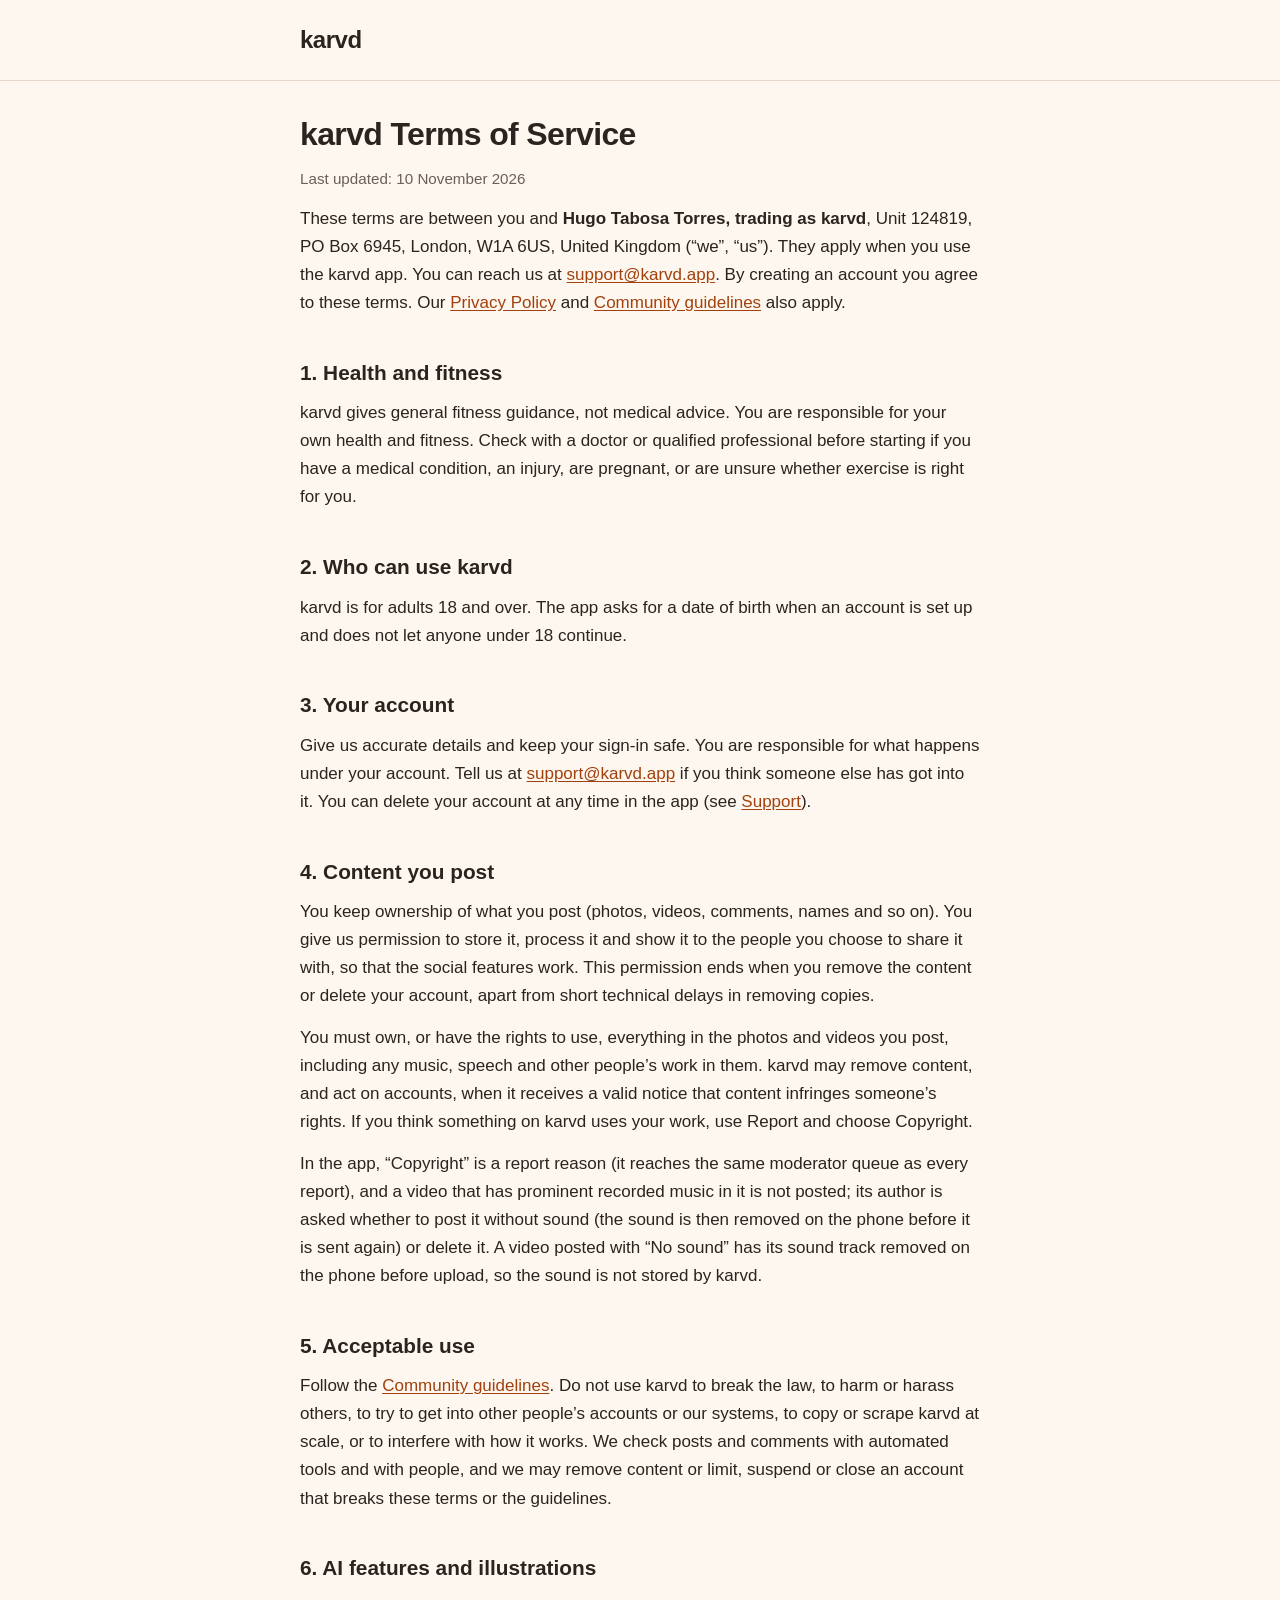
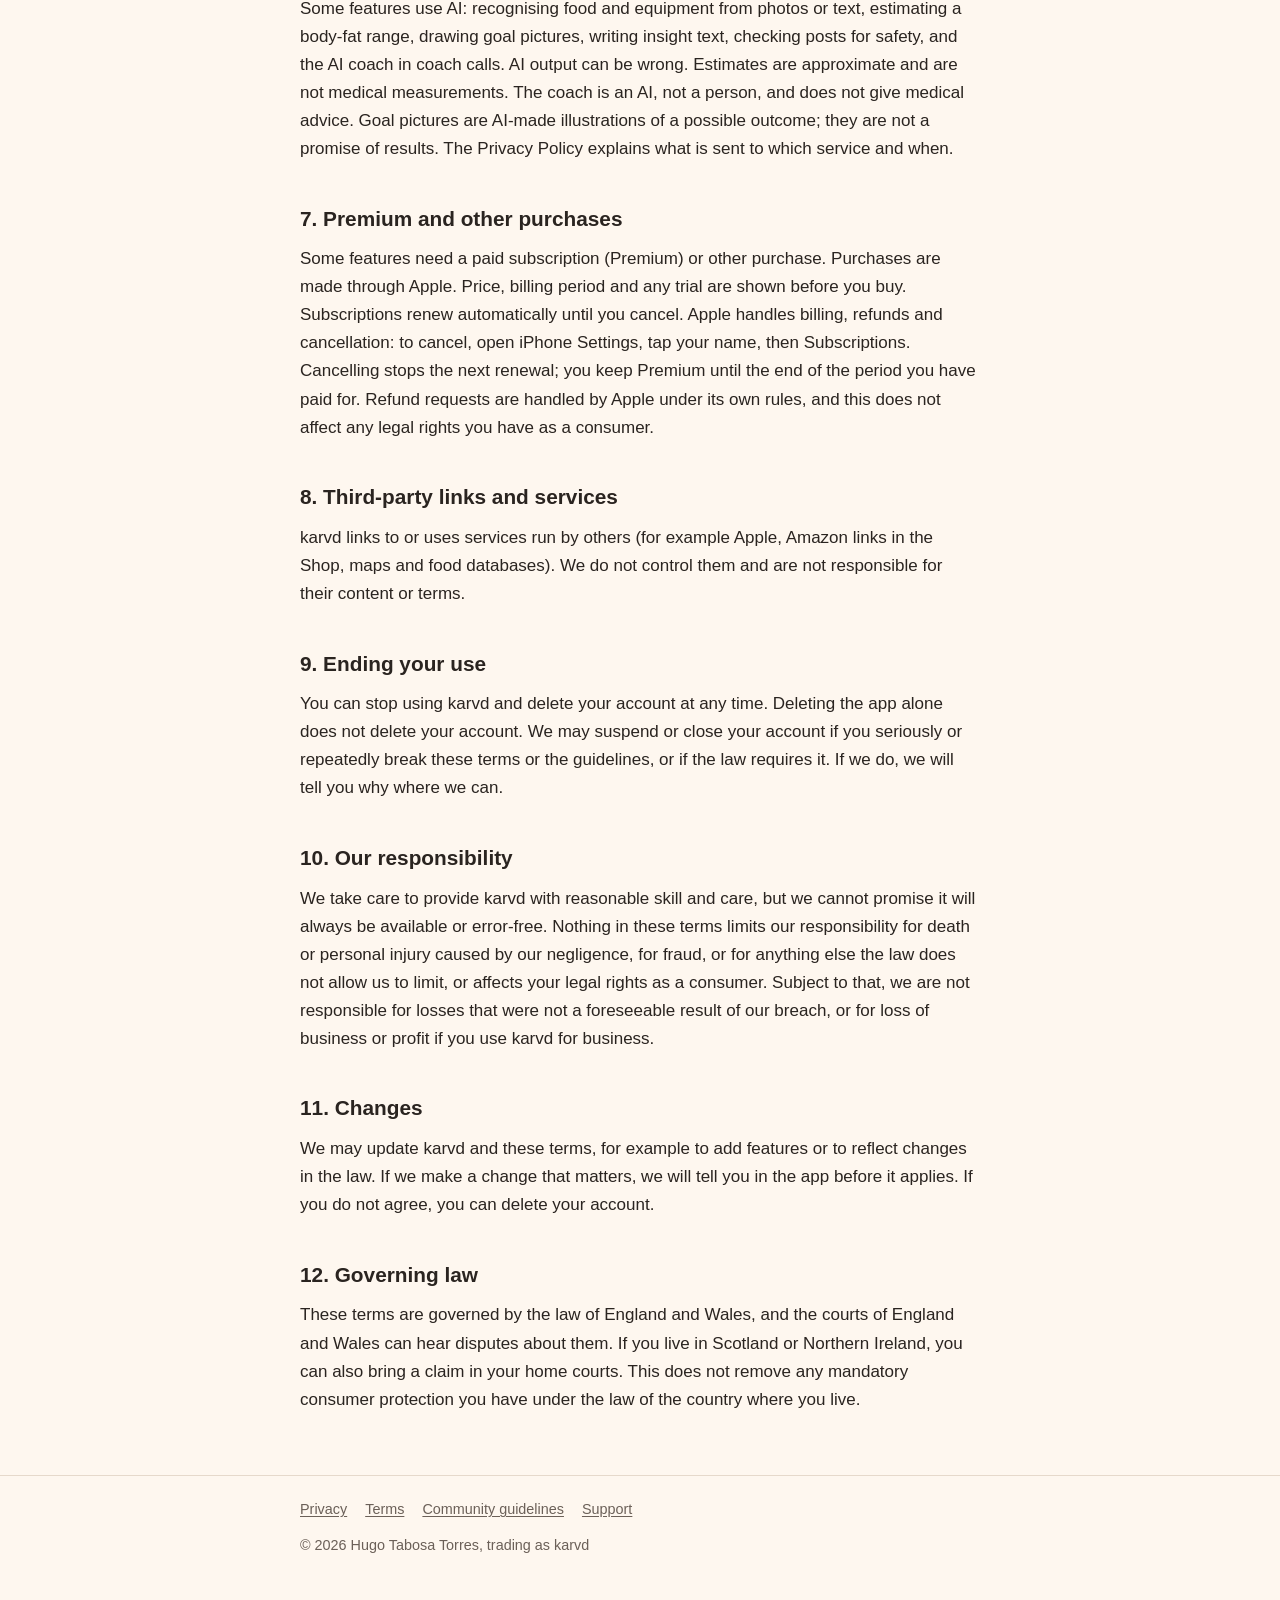
==== terms/index.html @ 3a89a361 "karvd.app website" ====
<!doctype html>
<html lang="en-GB">
<head>
<meta charset="utf-8">
<meta name="viewport" content="width=device-width, initial-scale=1">
<title>Terms of Service - karvd</title>
<meta name="description" content="The terms for using the karvd app.">
<link rel="icon" type="image/png" href="../assets/icon.png">
<link rel="apple-touch-icon" href="../assets/icon.png">
<link rel="stylesheet" href="../assets/style.css">
</head>
<body>
<header class="site"><div class="wrap"><a class="wordmark" href="../index.html">karvd</a></div></header>
<main><div class="wrap">

<h1>karvd Terms of Service</h1>
<p class="meta">Last updated: 10 November 2026</p>

<p>These terms are between you and <strong>Hugo Tabosa Torres, trading as karvd</strong>, Unit 124819, PO Box 6945, London, W1A 6US, United Kingdom (&ldquo;we&rdquo;, &ldquo;us&rdquo;). They apply when you use the karvd app. You can reach us at <a href="mailto:support@karvd.app">support@karvd.app</a>. By creating an account you agree to these terms. Our <a href="../privacy/index.html">Privacy Policy</a> and <a href="../community-guidelines/index.html">Community guidelines</a> also apply.</p>

<h2>1. Health and fitness</h2>
<p>karvd gives general fitness guidance, not medical advice. You are responsible for your own health and fitness. Check with a doctor or qualified professional before starting if you have a medical condition, an injury, are pregnant, or are unsure whether exercise is right for you.</p>

<h2>2. Who can use karvd</h2>
<p>karvd is for adults 18 and over. The app asks for a date of birth when an account is set up and does not let anyone under 18 continue.</p>

<h2>3. Your account</h2>
<p>Give us accurate details and keep your sign-in safe. You are responsible for what happens under your account. Tell us at <a href="mailto:support@karvd.app">support@karvd.app</a> if you think someone else has got into it. You can delete your account at any time in the app (see <a href="../support/index.html">Support</a>).</p>

<h2>4. Content you post</h2>
<p>You keep ownership of what you post (photos, videos, comments, names and so on). You give us permission to store it, process it and show it to the people you choose to share it with, so that the social features work. This permission ends when you remove the content or delete your account, apart from short technical delays in removing copies.</p>
<p>You must own, or have the rights to use, everything in the photos and videos you post, including any music, speech and other people&rsquo;s work in them. karvd may remove content, and act on accounts, when it receives a valid notice that content infringes someone&rsquo;s rights. If you think something on karvd uses your work, use Report and choose Copyright.</p>
<p>In the app, &ldquo;Copyright&rdquo; is a report reason (it reaches the same moderator queue as every report), and a video that has prominent recorded music in it is not posted; its author is asked whether to post it without sound (the sound is then removed on the phone before it is sent again) or delete it. A video posted with &ldquo;No sound&rdquo; has its sound track removed on the phone before upload, so the sound is not stored by karvd.</p>

<h2>5. Acceptable use</h2>
<p>Follow the <a href="../community-guidelines/index.html">Community guidelines</a>. Do not use karvd to break the law, to harm or harass others, to try to get into other people&rsquo;s accounts or our systems, to copy or scrape karvd at scale, or to interfere with how it works. We check posts and comments with automated tools and with people, and we may remove content or limit, suspend or close an account that breaks these terms or the guidelines.</p>

<h2>6. AI features and illustrations</h2>
<p>Some features use AI: recognising food and equipment from photos or text, estimating a body-fat range, drawing goal pictures, writing insight text, checking posts for safety, and the AI coach in coach calls. AI output can be wrong. Estimates are approximate and are not medical measurements. The coach is an AI, not a person, and does not give medical advice. Goal pictures are AI-made illustrations of a possible outcome; they are not a promise of results. The Privacy Policy explains what is sent to which service and when.</p>

<h2>7. Premium and other purchases</h2>
<p>Some features need a paid subscription (Premium) or other purchase. Purchases are made through Apple. Price, billing period and any trial are shown before you buy. Subscriptions renew automatically until you cancel. Apple handles billing, refunds and cancellation: to cancel, open iPhone Settings, tap your name, then Subscriptions. Cancelling stops the next renewal; you keep Premium until the end of the period you have paid for. Refund requests are handled by Apple under its own rules, and this does not affect any legal rights you have as a consumer.</p>

<h2>8. Third-party links and services</h2>
<p>karvd links to or uses services run by others (for example Apple, Amazon links in the Shop, maps and food databases). We do not control them and are not responsible for their content or terms.</p>

<h2>9. Ending your use</h2>
<p>You can stop using karvd and delete your account at any time. Deleting the app alone does not delete your account. We may suspend or close your account if you seriously or repeatedly break these terms or the guidelines, or if the law requires it. If we do, we will tell you why where we can.</p>

<h2>10. Our responsibility</h2>
<p>We take care to provide karvd with reasonable skill and care, but we cannot promise it will always be available or error-free. Nothing in these terms limits our responsibility for death or personal injury caused by our negligence, for fraud, or for anything else the law does not allow us to limit, or affects your legal rights as a consumer. Subject to that, we are not responsible for losses that were not a foreseeable result of our breach, or for loss of business or profit if you use karvd for business.</p>

<h2>11. Changes</h2>
<p>We may update karvd and these terms, for example to add features or to reflect changes in the law. If we make a change that matters, we will tell you in the app before it applies. If you do not agree, you can delete your account.</p>

<h2>12. Governing law</h2>
<p>These terms are governed by the law of England and Wales, and the courts of England and Wales can hear disputes about them. If you live in Scotland or Northern Ireland, you can also bring a claim in your home courts. This does not remove any mandatory consumer protection you have under the law of the country where you live.</p>

</div></main>
<footer class="site"><div class="wrap">
<nav aria-label="Footer">
<a href="../privacy/index.html">Privacy</a>
<a href="../terms/index.html">Terms</a>
<a href="../community-guidelines/index.html">Community guidelines</a>
<a href="../support/index.html">Support</a>
</nav>
<p>&copy; 2026 Hugo Tabosa Torres, trading as karvd</p>
</div></footer>
</body>
</html>
---- assets/style.css ----
:root{
  --bg:#FEF7EF; --text:#2a2420; --muted:#6b6058; --line:#e6d9cb; --card:#fffdf9; --link:#a2410d; --accent:#a2410d;
}
@media (prefers-color-scheme: dark){
  :root{ --bg:#1b1713; --text:#f1e8dd; --muted:#b3a597; --line:#3a322a; --card:#241f1a; --link:#f0a46b; --accent:#f0a46b; }
}
*{box-sizing:border-box}
html{-webkit-text-size-adjust:100%}
body{margin:0;background:var(--bg);color:var(--text);font:17px/1.65 -apple-system,BlinkMacSystemFont,"Segoe UI",Roboto,Helvetica,Arial,sans-serif}
.wrap{max-width:720px;margin:0 auto;padding:0 20px}
header.site{padding:20px 0;border-bottom:1px solid var(--line)}
.wordmark{font-size:1.5rem;font-weight:700;letter-spacing:-.02em;color:var(--text);text-decoration:none}
main{padding:28px 0 48px}
h1{font-size:2rem;line-height:1.2;margin:.2em 0 .4em;letter-spacing:-.02em}
h2{font-size:1.3rem;line-height:1.3;margin:2em 0 .5em}
h3{font-size:1.08rem;margin:1.5em 0 .4em}
p,ul,ol{margin:.8em 0}
li{margin:.3em 0}
a{color:var(--link);text-underline-offset:2px}
.meta{color:var(--muted);font-size:.95rem}
.table-wrap{overflow-x:auto;-webkit-overflow-scrolling:touch;margin:1em 0;border:1px solid var(--line);border-radius:10px;background:var(--card)}
table{border-collapse:collapse;width:100%;min-width:560px;font-size:.93rem;line-height:1.5}
th,td{text-align:left;vertical-align:top;padding:10px 12px;border-bottom:1px solid var(--line)}
th{font-weight:600;background:rgba(162,65,13,.07)}
tr:last-child td{border-bottom:0}
.hero{text-align:center;padding:40px 0 16px}
.hero img{width:96px;height:96px;border-radius:22px;box-shadow:0 2px 10px rgba(0,0,0,.15)}
.hero .wordmark{display:block;font-size:2.6rem;margin:16px 0 8px}
.lead{font-size:1.15rem;color:var(--muted);max-width:30em;margin:0 auto 1.2em}
.soon{display:inline-block;padding:8px 16px;border:1px solid var(--line);border-radius:999px;background:var(--card);font-weight:600}
.links{list-style:none;padding:0;display:flex;flex-wrap:wrap;gap:8px 18px;justify-content:center}
.btn{display:inline-block;background:var(--accent);color:var(--bg);padding:12px 22px;border-radius:12px;font-weight:700;text-decoration:none}
.center{text-align:center}
footer.site{border-top:1px solid var(--line);padding:22px 0 36px;color:var(--muted);font-size:.9rem}
footer.site nav a{margin-right:14px;display:inline-block}
footer.site a{color:var(--muted)}
[hidden]{display:none!important}
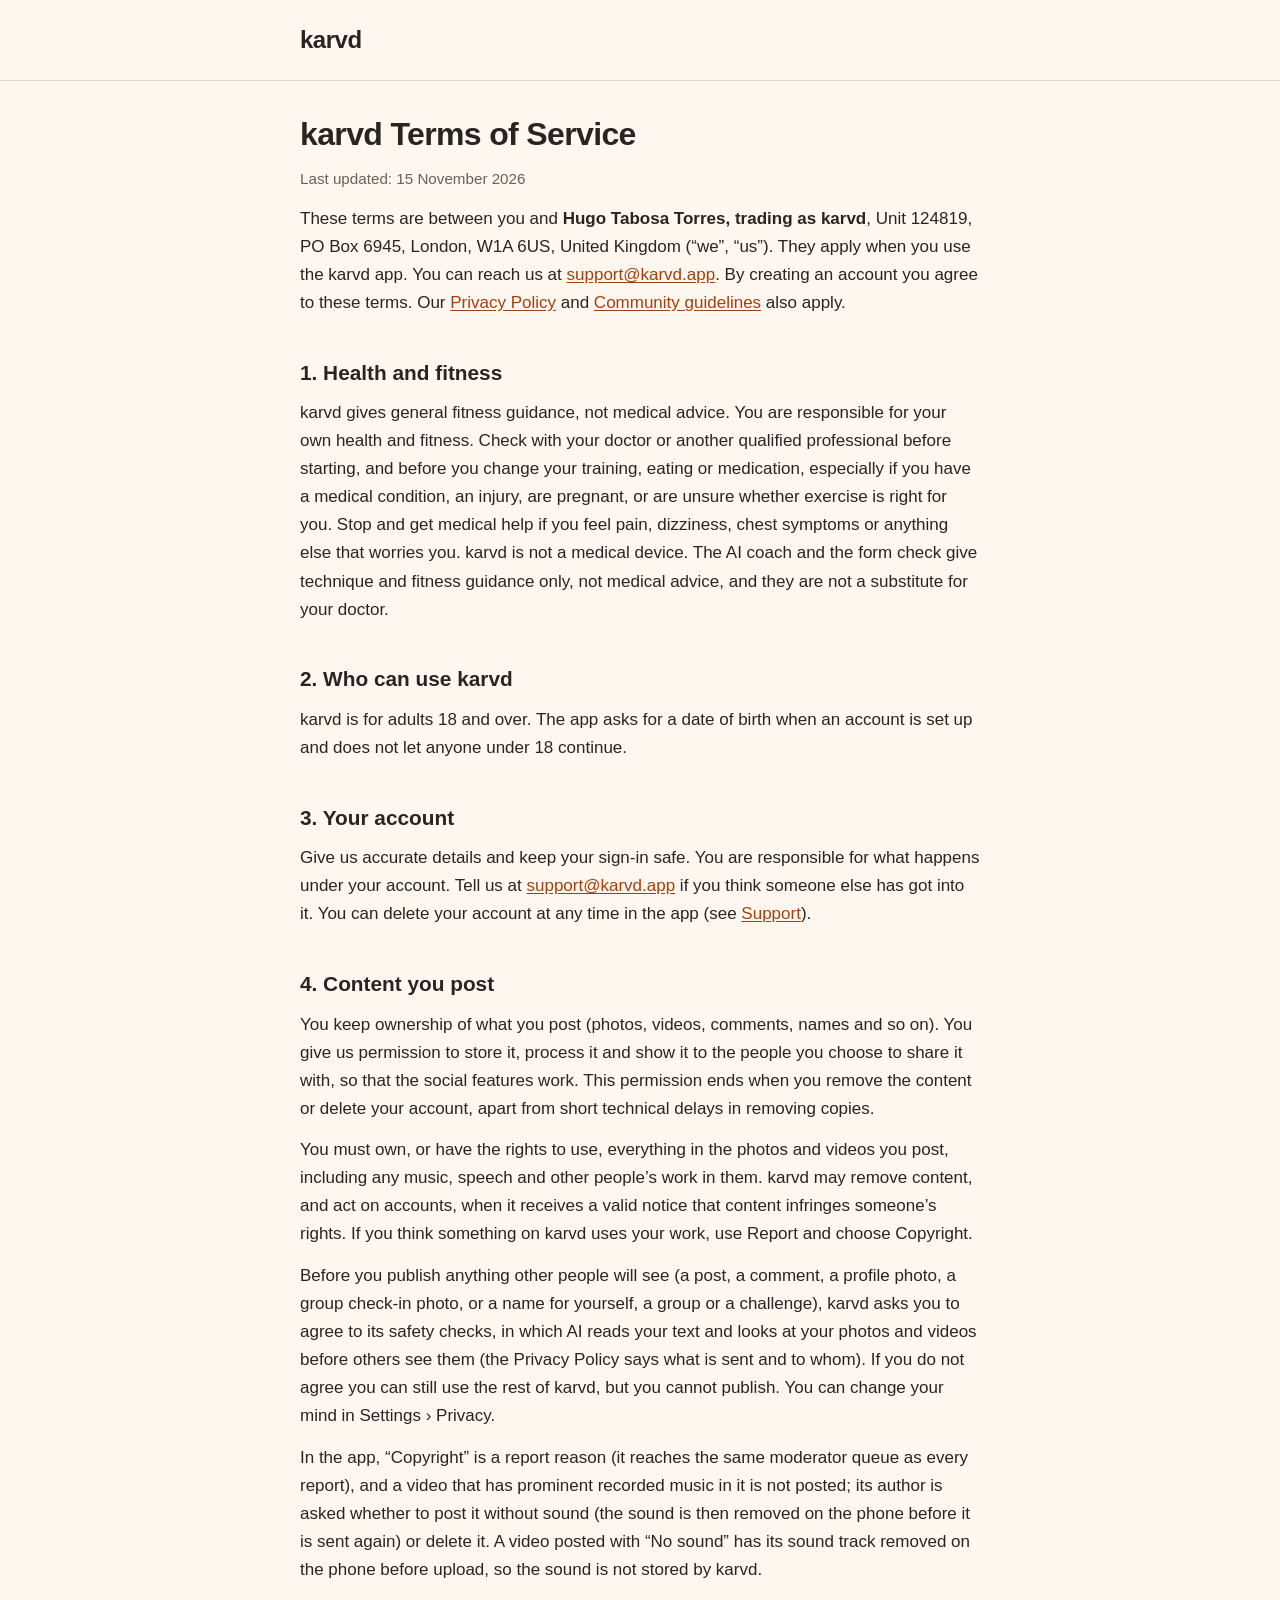
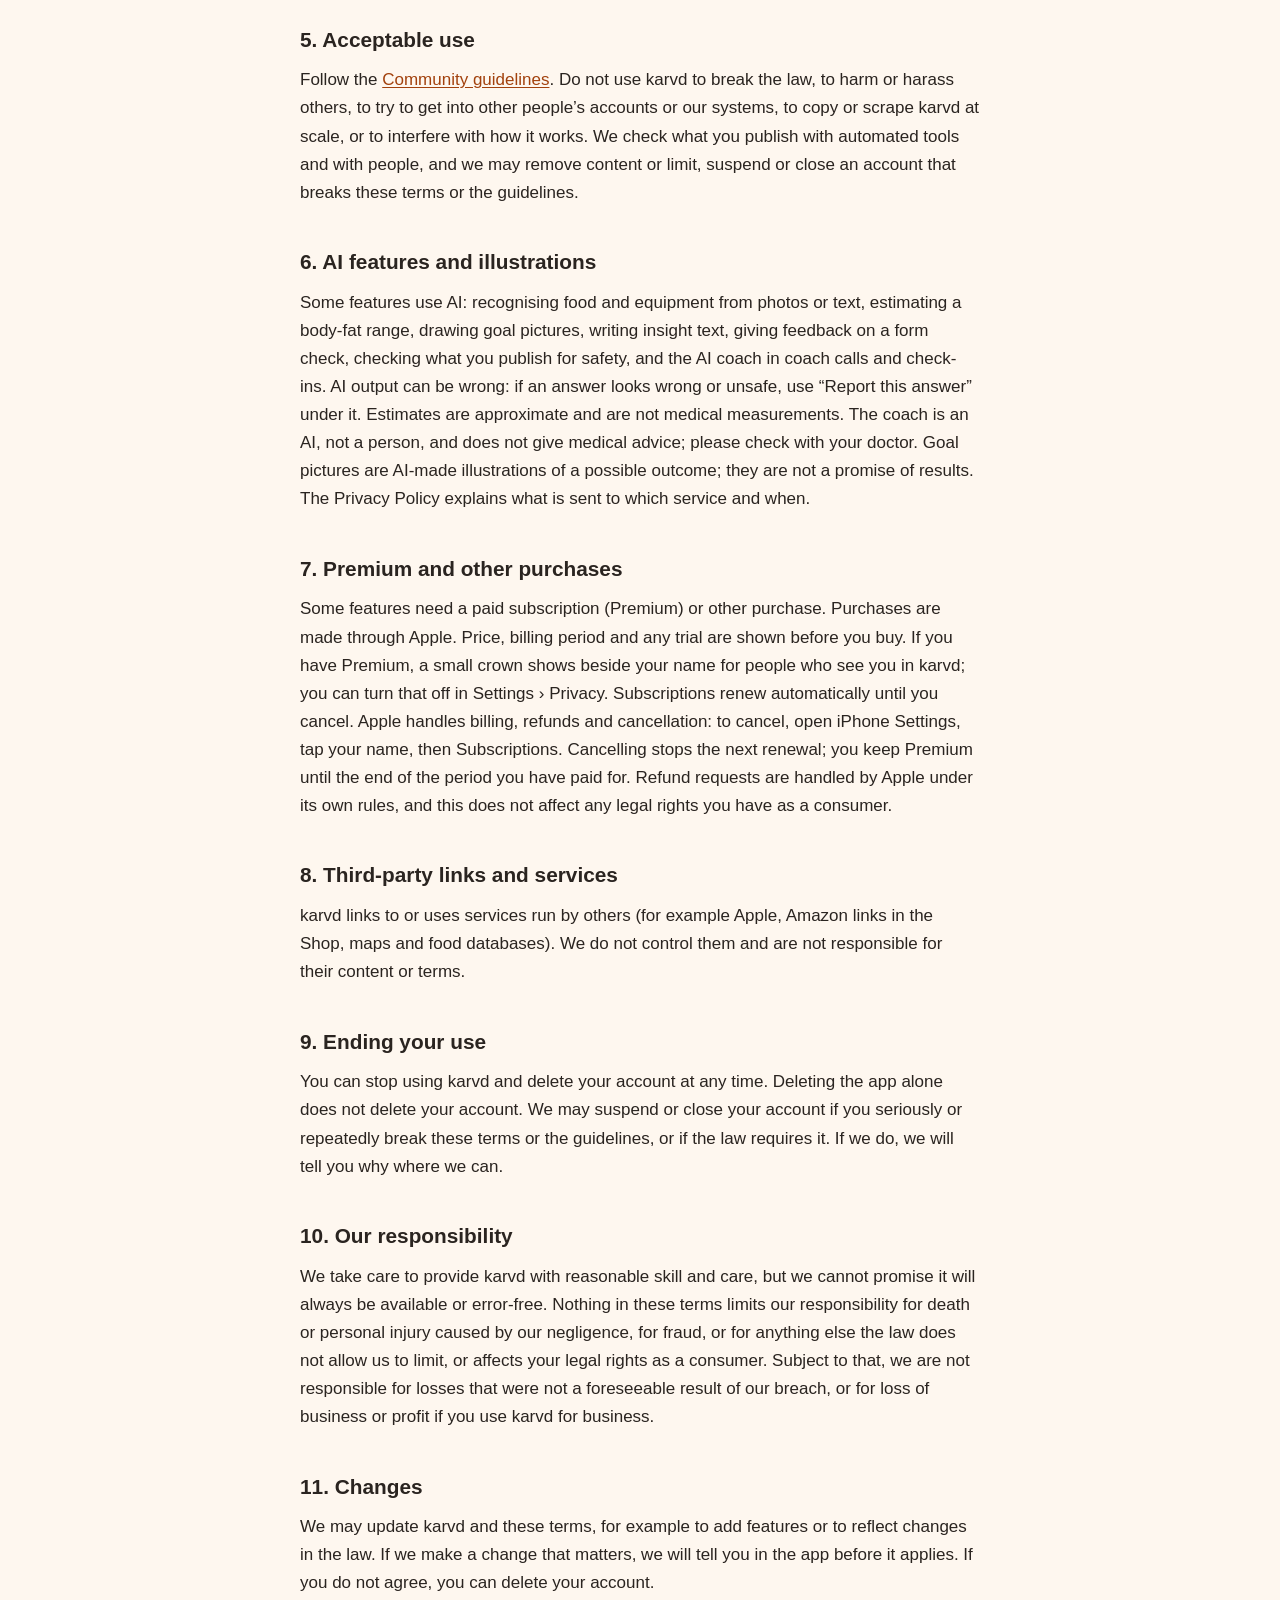
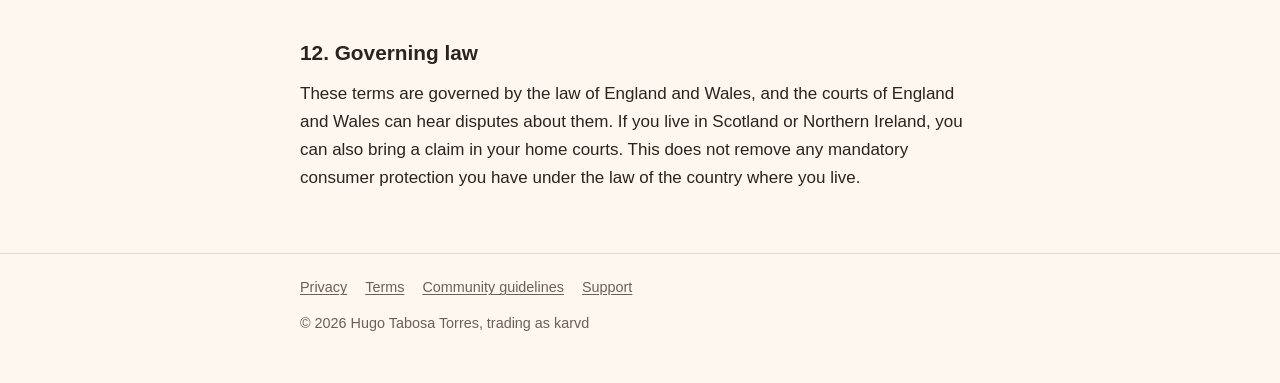
==== commit af146e76: "privacy and terms: 15 November 2026 update Co-Authored-By: Claude Opus 5.5 <noreply@anthropic.com>" ====
--- a/terms/index.html
+++ b/terms/index.html
@@ -14,12 +14,12 @@
 <main><div class="wrap">
 
 <h1>karvd Terms of Service</h1>
-<p class="meta">Last updated: 10 November 2026</p>
+<p class="meta">Last updated: 15 November 2026</p>
 
 <p>These terms are between you and <strong>Hugo Tabosa Torres, trading as karvd</strong>, Unit 124819, PO Box 6945, London, W1A 6US, United Kingdom (&ldquo;we&rdquo;, &ldquo;us&rdquo;). They apply when you use the karvd app. You can reach us at <a href="mailto:support@karvd.app">support@karvd.app</a>. By creating an account you agree to these terms. Our <a href="../privacy/index.html">Privacy Policy</a> and <a href="../community-guidelines/index.html">Community guidelines</a> also apply.</p>
 
 <h2>1. Health and fitness</h2>
-<p>karvd gives general fitness guidance, not medical advice. You are responsible for your own health and fitness. Check with a doctor or qualified professional before starting if you have a medical condition, an injury, are pregnant, or are unsure whether exercise is right for you.</p>
+<p>karvd gives general fitness guidance, not medical advice. You are responsible for your own health and fitness. Check with your doctor or another qualified professional before starting, and before you change your training, eating or medication, especially if you have a medical condition, an injury, are pregnant, or are unsure whether exercise is right for you. Stop and get medical help if you feel pain, dizziness, chest symptoms or anything else that worries you. karvd is not a medical device. The AI coach and the form check give technique and fitness guidance only, not medical advice, and they are not a substitute for your doctor.</p>
 
 <h2>2. Who can use karvd</h2>
 <p>karvd is for adults 18 and over. The app asks for a date of birth when an account is set up and does not let anyone under 18 continue.</p>
@@ -30,16 +30,17 @@
 <h2>4. Content you post</h2>
 <p>You keep ownership of what you post (photos, videos, comments, names and so on). You give us permission to store it, process it and show it to the people you choose to share it with, so that the social features work. This permission ends when you remove the content or delete your account, apart from short technical delays in removing copies.</p>
 <p>You must own, or have the rights to use, everything in the photos and videos you post, including any music, speech and other people&rsquo;s work in them. karvd may remove content, and act on accounts, when it receives a valid notice that content infringes someone&rsquo;s rights. If you think something on karvd uses your work, use Report and choose Copyright.</p>
+<p>Before you publish anything other people will see (a post, a comment, a profile photo, a group check-in photo, or a name for yourself, a group or a challenge), karvd asks you to agree to its safety checks, in which AI reads your text and looks at your photos and videos before others see them (the Privacy Policy says what is sent and to whom). If you do not agree you can still use the rest of karvd, but you cannot publish. You can change your mind in Settings &rsaquo; Privacy.</p>
 <p>In the app, &ldquo;Copyright&rdquo; is a report reason (it reaches the same moderator queue as every report), and a video that has prominent recorded music in it is not posted; its author is asked whether to post it without sound (the sound is then removed on the phone before it is sent again) or delete it. A video posted with &ldquo;No sound&rdquo; has its sound track removed on the phone before upload, so the sound is not stored by karvd.</p>
 
 <h2>5. Acceptable use</h2>
-<p>Follow the <a href="../community-guidelines/index.html">Community guidelines</a>. Do not use karvd to break the law, to harm or harass others, to try to get into other people&rsquo;s accounts or our systems, to copy or scrape karvd at scale, or to interfere with how it works. We check posts and comments with automated tools and with people, and we may remove content or limit, suspend or close an account that breaks these terms or the guidelines.</p>
+<p>Follow the <a href="../community-guidelines/index.html">Community guidelines</a>. Do not use karvd to break the law, to harm or harass others, to try to get into other people&rsquo;s accounts or our systems, to copy or scrape karvd at scale, or to interfere with how it works. We check what you publish with automated tools and with people, and we may remove content or limit, suspend or close an account that breaks these terms or the guidelines.</p>
 
 <h2>6. AI features and illustrations</h2>
-<p>Some features use AI: recognising food and equipment from photos or text, estimating a body-fat range, drawing goal pictures, writing insight text, checking posts for safety, and the AI coach in coach calls. AI output can be wrong. Estimates are approximate and are not medical measurements. The coach is an AI, not a person, and does not give medical advice. Goal pictures are AI-made illustrations of a possible outcome; they are not a promise of results. The Privacy Policy explains what is sent to which service and when.</p>
+<p>Some features use AI: recognising food and equipment from photos or text, estimating a body-fat range, drawing goal pictures, writing insight text, giving feedback on a form check, checking what you publish for safety, and the AI coach in coach calls and check-ins. AI output can be wrong: if an answer looks wrong or unsafe, use &ldquo;Report this answer&rdquo; under it. Estimates are approximate and are not medical measurements. The coach is an AI, not a person, and does not give medical advice; please check with your doctor. Goal pictures are AI-made illustrations of a possible outcome; they are not a promise of results. The Privacy Policy explains what is sent to which service and when.</p>
 
 <h2>7. Premium and other purchases</h2>
-<p>Some features need a paid subscription (Premium) or other purchase. Purchases are made through Apple. Price, billing period and any trial are shown before you buy. Subscriptions renew automatically until you cancel. Apple handles billing, refunds and cancellation: to cancel, open iPhone Settings, tap your name, then Subscriptions. Cancelling stops the next renewal; you keep Premium until the end of the period you have paid for. Refund requests are handled by Apple under its own rules, and this does not affect any legal rights you have as a consumer.</p>
+<p>Some features need a paid subscription (Premium) or other purchase. Purchases are made through Apple. Price, billing period and any trial are shown before you buy. If you have Premium, a small crown shows beside your name for people who see you in karvd; you can turn that off in Settings &rsaquo; Privacy. Subscriptions renew automatically until you cancel. Apple handles billing, refunds and cancellation: to cancel, open iPhone Settings, tap your name, then Subscriptions. Cancelling stops the next renewal; you keep Premium until the end of the period you have paid for. Refund requests are handled by Apple under its own rules, and this does not affect any legal rights you have as a consumer.</p>
 
 <h2>8. Third-party links and services</h2>
 <p>karvd links to or uses services run by others (for example Apple, Amazon links in the Shop, maps and food databases). We do not control them and are not responsible for their content or terms.</p>
